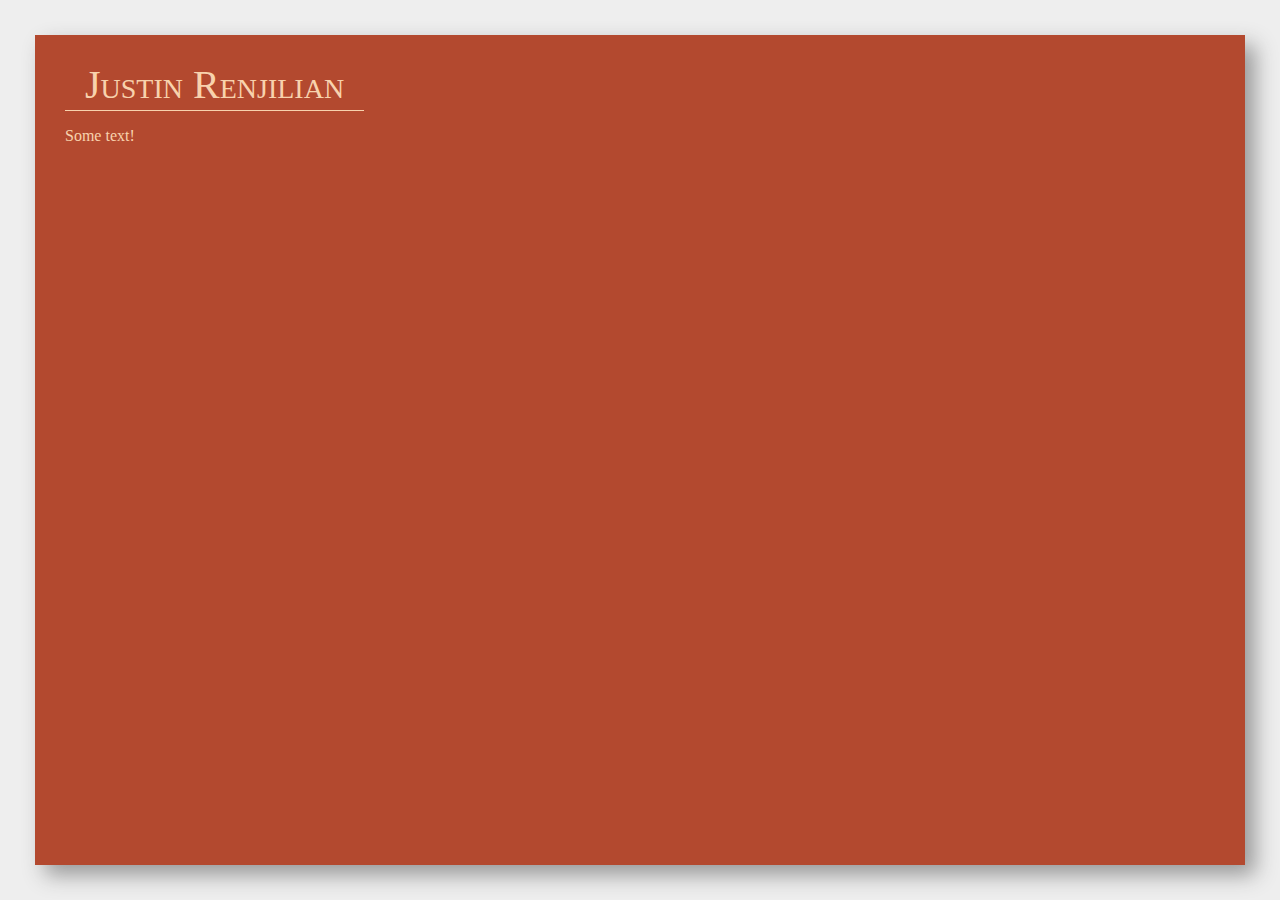
==== index.html @ ffaf6e0c "Initial commit." ====
<!DOCTYPE html>
<html lang="en">
    <head>
        <meta charset="utf-8"/>

        <title>Justin Renjilian</title>

        <link rel='stylesheet' href='styles.css'/>
    </head>
    <body>
        <div class="frame">
            <div class="content">
                <header>
                    <nav>
                        <a class="home">Justin Renjilian</a>
                    </nav>
                </header>
                <main>
                    <p>Some text!</p>
                </main>
            </div>
        </div>
    </body>
</html>
---- styles.css ----
/* -- VARIABLES and GLOBAL SETTINGS -- */

:root {
    --c-frame: #eee;
    --c-bg: #b3492f;
    --c-wood: #764a24;
    --c-border: #7d0000;
    /* --c-text: #6f4339; */
    --c-text: #f8d2ad;
    --c-text-head: #f8d2ad;

    --px-margin: 30px;

    --f-head: small-caps 40px Palatino;
}

* {
    box-sizing: inherit;
}

h1 {
    margin: 0;
}


/* -- CHROME -- */

body {
    margin: 0;
    box-sizing: border-box;
    height: 100vh;
    width: 100vw;
    background-color: var(--c-frame);

    /* Wood frame */
    /* background-color: var(--c-wood);
    background-image: url('images/wood.jpg');
    background-size: cover;
    padding: 25px; */
}

.frame {
    padding: 35px;
    height: 100%;
    width: 100%;
    /* box-shadow: inset 0px 0px 11px 0px rgba(50, 50, 50, 0.75); */
}

.content {
    background-color: var(--c-bg);
    height: 100%;
    box-shadow: 10px 10px 20px 0px #999;
    padding: var(--px-margin);
}


/* -- HEADER -- */

header {
    color: var(--c-text-head);
    text-align: center;
}

nav {
    display: flex;
}

.home {
    text-decoration: none;
    font: var(--f-head);
    padding: 0 20px 5px;
    line-height: 1;
    width: max-content;
    border-bottom: 1px solid var(--c-text-head);
}

.home:visited {
    color: inherit;
}


/* -- MAIN -- */

main {
    color: var(--c-text);
}
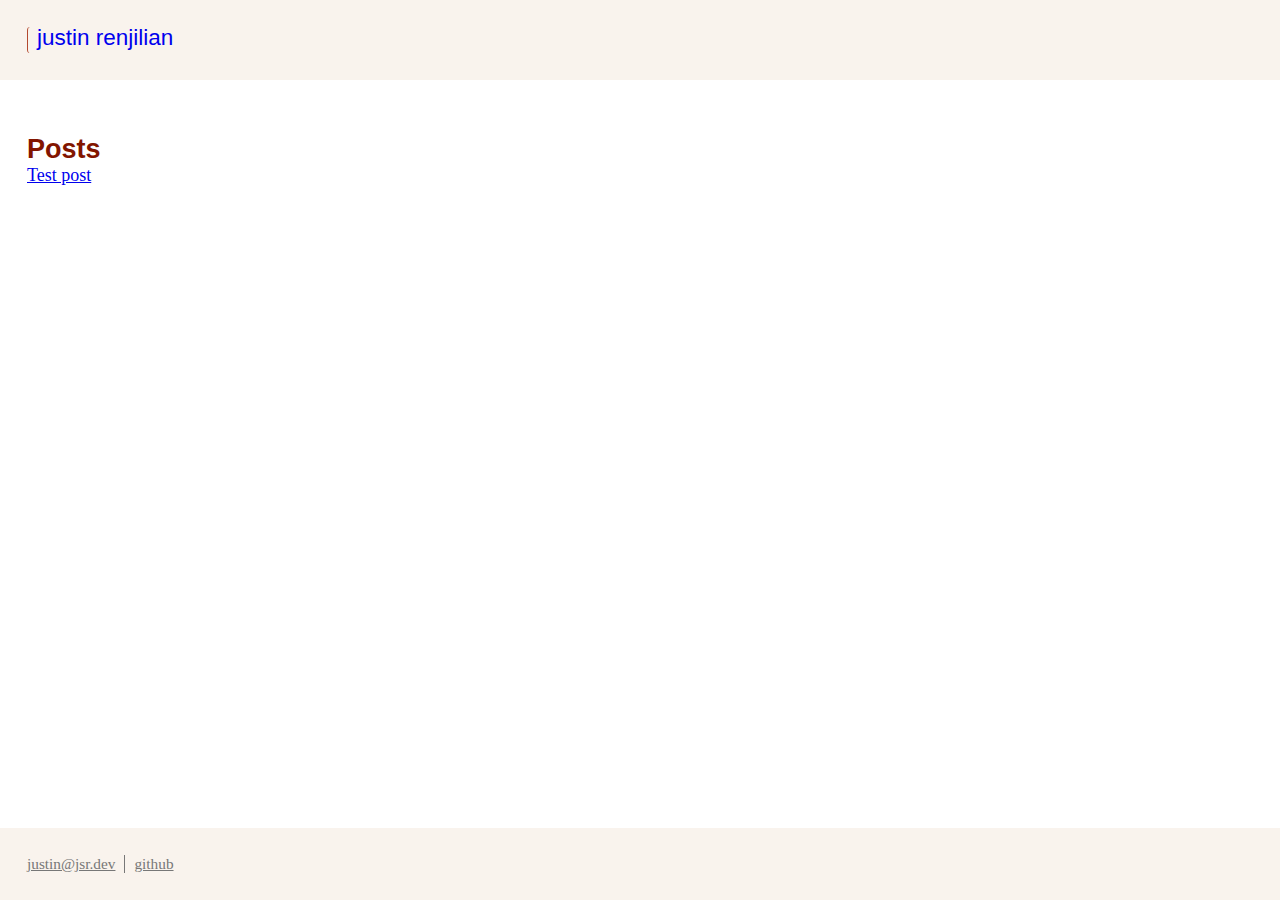
==== commit 37ab779b: "Lots of styling and content fiddling." ====
--- a/index.html
+++ b/index.html
@@ -5,20 +5,33 @@
 
         <title>Justin Renjilian</title>
 
+        <link rel="stylesheet" href="fonts/fonts.css"/>
         <link rel='stylesheet' href='styles.css'/>
     </head>
     <body>
-        <div class="frame">
-            <div class="content">
-                <header>
-                    <nav>
-                        <a class="home">Justin Renjilian</a>
-                    </nav>
-                </header>
-                <main>
-                    <p>Some text!</p>
-                </main>
-            </div>
-        </div>
+        <header class="header">
+            <nav>
+                <a class="home" href="index.html">justin renjilian</a>
+            </nav>
+        </header>
+        <main>
+            <section id="intro">
+            </section>
+            <section id="posts">
+                <h2 class="heading">Posts</h2>
+                <ol>
+                    <li>
+                        <a href="posts/test.html">Test post</a>
+                    </li>
+                </ol>
+            </section>
+        </main>
+        <footer class="footer">
+            <section class="links">
+                <a class="email" href="mailto:justin@jsr.dev">justin@jsr.dev</a>
+                <div class="v-sep"></div>
+                <a class="github" href="https://github.com/freshvictory">github</a>
+            </section>
+        </footer>
     </body>
 </html>
--- a/styles.css
+++ b/styles.css
@@ -1,25 +1,46 @@
 /* -- VARIABLES and GLOBAL SETTINGS -- */
 
 :root {
-    --c-frame: #eee;
-    --c-bg: #b3492f;
+    --c-frame: #fff;
+    --c-bg: #f9f3ed;
+    --c-bg-pop: #b3492f;
     --c-wood: #764a24;
     --c-border: #7d0000;
-    /* --c-text: #6f4339; */
-    --c-text: #f8d2ad;
-    --c-text-head: #f8d2ad;
+    --c-text-light: #777;
+    --c-text-pop: #821500;
+    --c-text: #333;
+    --c-text-pop-light: var(--c-bg);
+    --c-text-head: #121212;/*#f8d2ad; /*#faf5de;*/
 
-    --px-margin: 30px;
+    --em-margin: 1.5rem;
 
-    --f-head: small-caps 40px Palatino;
+    --em-border-small: 0.1rem;
+    --c-border: var(--c-bg-pop);
+    --border-small: var(--em-border-small) solid var(--c-bg-pop);
+    --em-border-radius: 0.4rem;
+
+    --fs-smaller: 0.85rem;
+    --ff-sans: Helvetica,Arial,sans-serif;
+    --f-head: bold 1.5rem var(--ff-sans);
+    --f-small-head: var(--fs-smaller) var(--ff-sans);
+    --f-serif: 1rem Palatino;
+    --f-mono: 0.8rem Courier New;
+}
+
+html {
+    box-sizing: border-box;
+    background-color: var(--c-frame);
+    font-size: 18px;
 }
 
 * {
     box-sizing: inherit;
+    margin: 0;
+    padding: 0;
 }
 
-h1 {
-    margin: 0;
+ol, ul {
+    list-style: none outside none;
 }
 
 
@@ -27,55 +48,61 @@
 
 body {
     margin: 0;
-    box-sizing: border-box;
-    height: 100vh;
-    width: 100vw;
-    background-color: var(--c-frame);
+    font: var(--f-serif);
+    color: var(--c-text);
 
-    /* Wood frame */
-    /* background-color: var(--c-wood);
-    background-image: url('images/wood.jpg');
-    background-size: cover;
-    padding: 25px; */
-}
-
-.frame {
-    padding: 35px;
-    height: 100%;
-    width: 100%;
-    /* box-shadow: inset 0px 0px 11px 0px rgba(50, 50, 50, 0.75); */
-}
-
-.content {
-    background-color: var(--c-bg);
-    height: 100%;
-    box-shadow: 10px 10px 20px 0px #999;
-    padding: var(--px-margin);
+    display: grid;
+    grid-row-gap: var(--em-margin);
+    row-gap: var(--em-margin);
+    grid-template-rows: [header] auto [main] 1fr [footer] auto;
+    min-height: 100vh;
 }
 
 
 /* -- HEADER -- */
 
-header {
-    color: var(--c-text-head);
-    text-align: center;
+.header {
+    grid-row: header;
+    background-color: var(--c-bg);
+    padding: var(--em-margin);
+    color: var(--c-text-pop);
 }
 
 nav {
     display: flex;
+    align-items: center;
+    justify-content: space-between;
 }
 
 .home {
     text-decoration: none;
-    font: var(--f-head);
-    padding: 0 20px 5px;
+    font-family: var(--ff-sans);
+    font-size: 1.25rem;
     line-height: 1;
-    width: max-content;
-    border-bottom: 1px solid var(--c-text-head);
+    min-width: max-content;
+    /* background-color: var(--c-bg); */
+
+    padding: 0 0.25em 0.15em 0.4em;
+    line-height: 1;
+    border-radius: 0.15em;
+    border-left: var(--border-small);
+
+    margin-left: 0;
+    transition:
+        margin 500ms ease-in-out,
+        transform 500ms ease-in-out;
 }
 
 .home:visited {
     color: inherit;
+}
+
+@media screen and (max-width: 900px) {
+    .home {
+        margin-left: 50%;
+        transform: translateX(-50%);
+        border-right: var(--border-small);
+    }
 }
 
 
@@ -83,4 +110,44 @@
 
 main {
     color: var(--c-text);
+    height: 100%;
+    margin: var(--em-margin);
+    grid-row: main;
 }
+
+
+/* -- HEADING -- */
+
+.heading {
+    font: var(--f-head);
+    margin-bottom: var(--em-spacing);
+    color: var(--c-text-pop);
+}
+
+
+/* -- FOOTER -- */
+
+.footer {
+    grid-row: footer;
+    background-color: var(--c-bg);
+    padding: var(--em-margin);
+    font-size: var(--fs-smaller);
+}
+
+.links {
+    display: flex;
+    margin-left: auto;
+    color: var(--c-text-light);
+}
+
+.v-sep {
+    margin: 0 0.5rem;
+    border-right: var(--em-border-small) solid;
+}
+
+.github,
+.email,
+.email:visited,
+.github:visited {
+    color: inherit;
+}
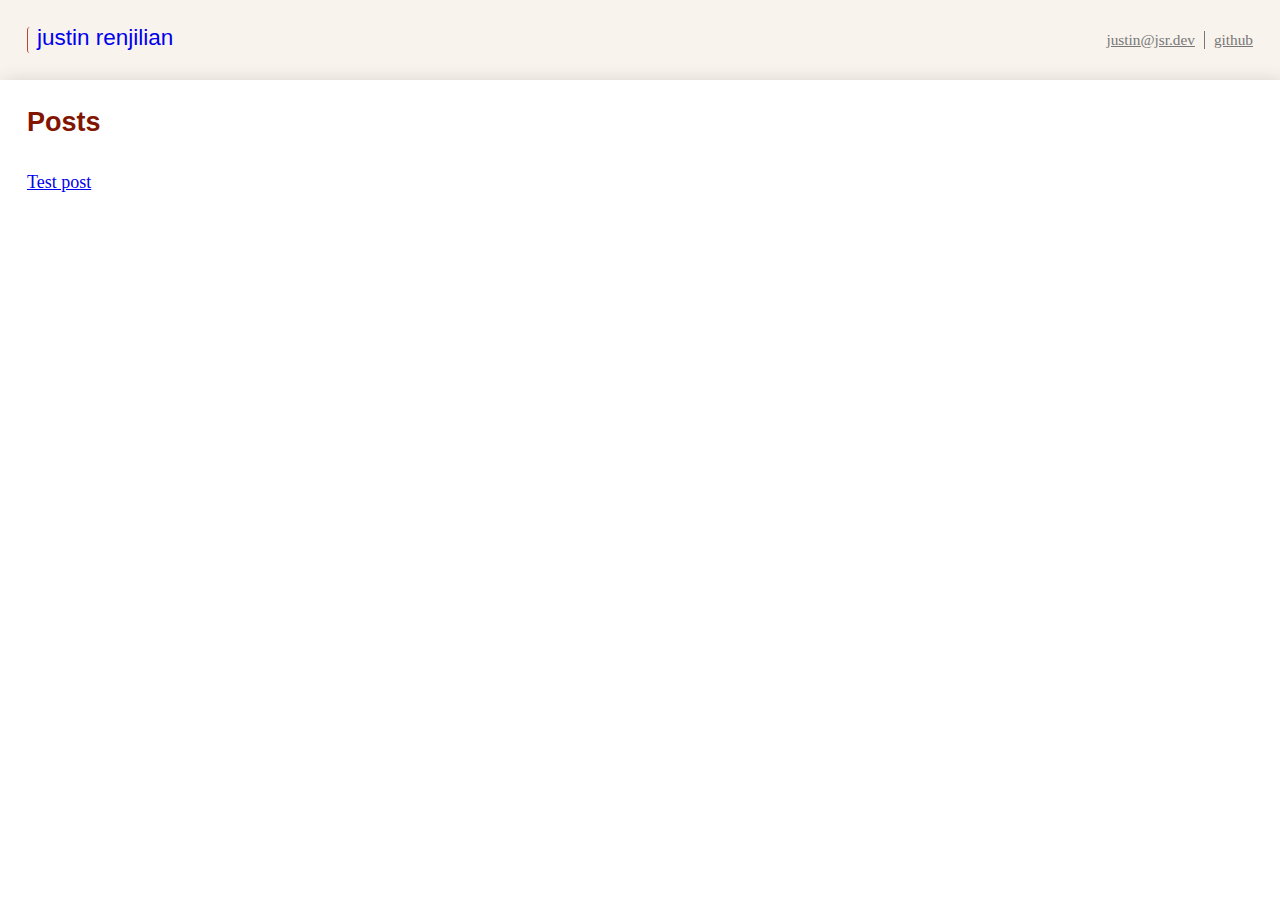
==== commit 4133451c: "Even more style and layout changes." ====
--- a/index.html
+++ b/index.html
@@ -12,6 +12,11 @@
         <header class="header">
             <nav>
                 <a class="home" href="index.html">justin renjilian</a>
+                <section class="links">
+                    <a class="email" href="mailto:justin@jsr.dev">justin@jsr.dev</a>
+                    <div class="v-sep"></div>
+                    <a class="github" href="https://github.com/freshvictory">github</a>
+                </section>
             </nav>
         </header>
         <main>
@@ -27,11 +32,6 @@
             </section>
         </main>
         <footer class="footer">
-            <section class="links">
-                <a class="email" href="mailto:justin@jsr.dev">justin@jsr.dev</a>
-                <div class="v-sep"></div>
-                <a class="github" href="https://github.com/freshvictory">github</a>
-            </section>
         </footer>
     </body>
 </html>
--- a/styles.css
+++ b/styles.css
@@ -1,7 +1,7 @@
 /* -- VARIABLES and GLOBAL SETTINGS -- */
 
 :root {
-    --c-frame: #fff;
+    --c-bg-light: #fff;
     --c-bg: #f9f3ed;
     --c-bg-pop: #b3492f;
     --c-wood: #764a24;
@@ -13,6 +13,7 @@
     --c-text-head: #121212;/*#f8d2ad; /*#faf5de;*/
 
     --em-margin: 1.5rem;
+    --em-spacing: 1.25em;
 
     --em-border-small: 0.1rem;
     --c-border: var(--c-bg-pop);
@@ -29,7 +30,7 @@
 
 html {
     box-sizing: border-box;
-    background-color: var(--c-frame);
+    background-color: var(--c-bg);
     font-size: 18px;
 }
 
@@ -52,9 +53,7 @@
     color: var(--c-text);
 
     display: grid;
-    grid-row-gap: var(--em-margin);
-    row-gap: var(--em-margin);
-    grid-template-rows: [header] auto [main] 1fr [footer] auto;
+    grid-template-rows: [header] auto [main] 1fr;
     min-height: 100vh;
 }
 
@@ -62,8 +61,10 @@
 /* -- HEADER -- */
 
 .header {
+    position: sticky;
+    top: 0;
+    z-index: 1;
     grid-row: header;
-    background-color: var(--c-bg);
     padding: var(--em-margin);
     color: var(--c-text-pop);
 }
@@ -80,63 +81,20 @@
     font-size: 1.25rem;
     line-height: 1;
     min-width: max-content;
-    /* background-color: var(--c-bg); */
 
     padding: 0 0.25em 0.15em 0.4em;
     line-height: 1;
     border-radius: 0.15em;
     border-left: var(--border-small);
-
-    margin-left: 0;
-    transition:
-        margin 500ms ease-in-out,
-        transform 500ms ease-in-out;
 }
 
 .home:visited {
     color: inherit;
 }
 
-@media screen and (max-width: 900px) {
-    .home {
-        margin-left: 50%;
-        transform: translateX(-50%);
-        border-right: var(--border-small);
-    }
-}
-
-
-/* -- MAIN -- */
-
-main {
-    color: var(--c-text);
-    height: 100%;
-    margin: var(--em-margin);
-    grid-row: main;
-}
-
-
-/* -- HEADING -- */
-
-.heading {
-    font: var(--f-head);
-    margin-bottom: var(--em-spacing);
-    color: var(--c-text-pop);
-}
-
-
-/* -- FOOTER -- */
-
-.footer {
-    grid-row: footer;
-    background-color: var(--c-bg);
-    padding: var(--em-margin);
+.links {
     font-size: var(--fs-smaller);
-}
-
-.links {
     display: flex;
-    margin-left: auto;
     color: var(--c-text-light);
 }
 
@@ -151,3 +109,40 @@
 .github:visited {
     color: inherit;
 }
+
+@media screen and (max-width: 900px) {
+    :root {
+        --em-margin: 1rem;
+    }
+    nav {
+        flex-direction: column;
+        justify-content: center;
+    }
+
+    .home {
+        border-right: var(--border-small);
+        margin-bottom: 0.25rem;
+    }
+}
+
+
+/* -- MAIN -- */
+
+main {
+    z-index: 2;
+    color: var(--c-text);
+    height: 100%;
+    grid-row: main;
+    padding: var(--em-margin);
+    background-color: var(--c-bg-light);
+    box-shadow: 0.15em 0.15em 1em 0 #33333333;
+}
+
+
+/* -- HEADING -- */
+
+.heading {
+    font: var(--f-head);
+    margin-bottom: var(--em-spacing);
+    color: var(--c-text-pop);
+}
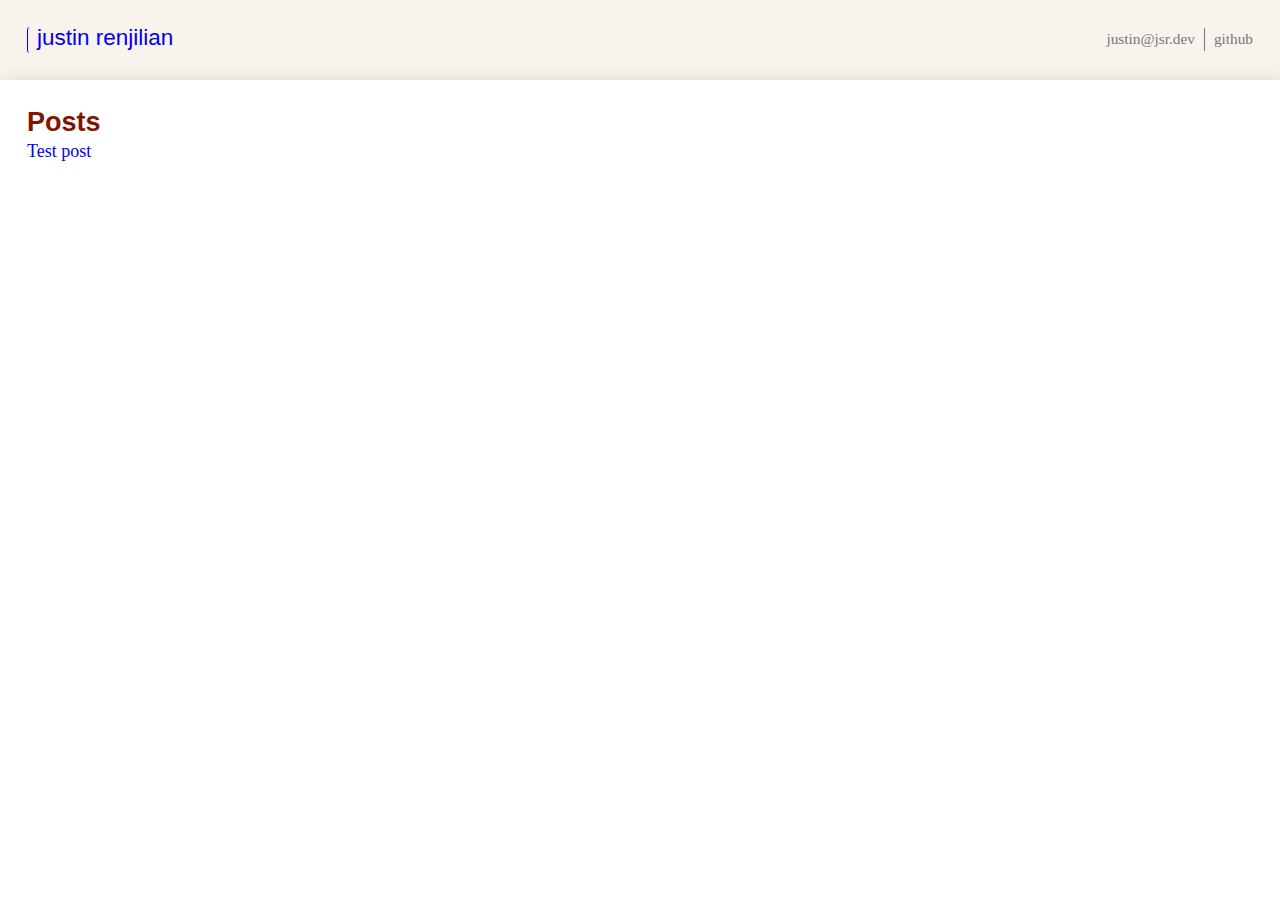
==== commit 4e95a6bc: "Add some Microdata information." ====
--- a/index.html
+++ b/index.html
@@ -5,7 +5,6 @@
 
         <title>Justin Renjilian</title>
 
-        <link rel="stylesheet" href="fonts/fonts.css"/>
         <link rel='stylesheet' href='styles.css'/>
     </head>
     <body>
--- a/styles.css
+++ b/styles.css
@@ -16,8 +16,10 @@
     --em-spacing: 1.25em;
 
     --em-border-small: 0.1rem;
+    --em-border-large: 0.25rem;
     --c-border: var(--c-bg-pop);
-    --border-small: var(--em-border-small) solid var(--c-bg-pop);
+    --border-small: var(--em-border-small) solid;
+    --border-large: var(--em-border-large) solid;
     --em-border-radius: 0.4rem;
 
     --fs-smaller: 0.85rem;
@@ -44,6 +46,14 @@
     list-style: none outside none;
 }
 
+a {
+    text-decoration: none;
+}
+
+a:hover {
+    text-decoration: underline;
+}
+
 
 /* -- CHROME -- */
 
@@ -51,6 +61,7 @@
     margin: 0;
     font: var(--f-serif);
     color: var(--c-text);
+    line-height: 1.5;
 
     display: grid;
     grid-template-rows: [header] auto [main] 1fr;
@@ -111,9 +122,6 @@
 }
 
 @media screen and (max-width: 900px) {
-    :root {
-        --em-margin: 1rem;
-    }
     nav {
         flex-direction: column;
         justify-content: center;
@@ -138,11 +146,17 @@
     box-shadow: 0.15em 0.15em 1em 0 #33333333;
 }
 
+@media screen and (max-width: 900px) {
+    main {
+        padding-left: 2rem;
+        padding-right: 2rem;
+    }
+}
+
 
 /* -- HEADING -- */
 
 .heading {
     font: var(--f-head);
-    margin-bottom: var(--em-spacing);
     color: var(--c-text-pop);
 }
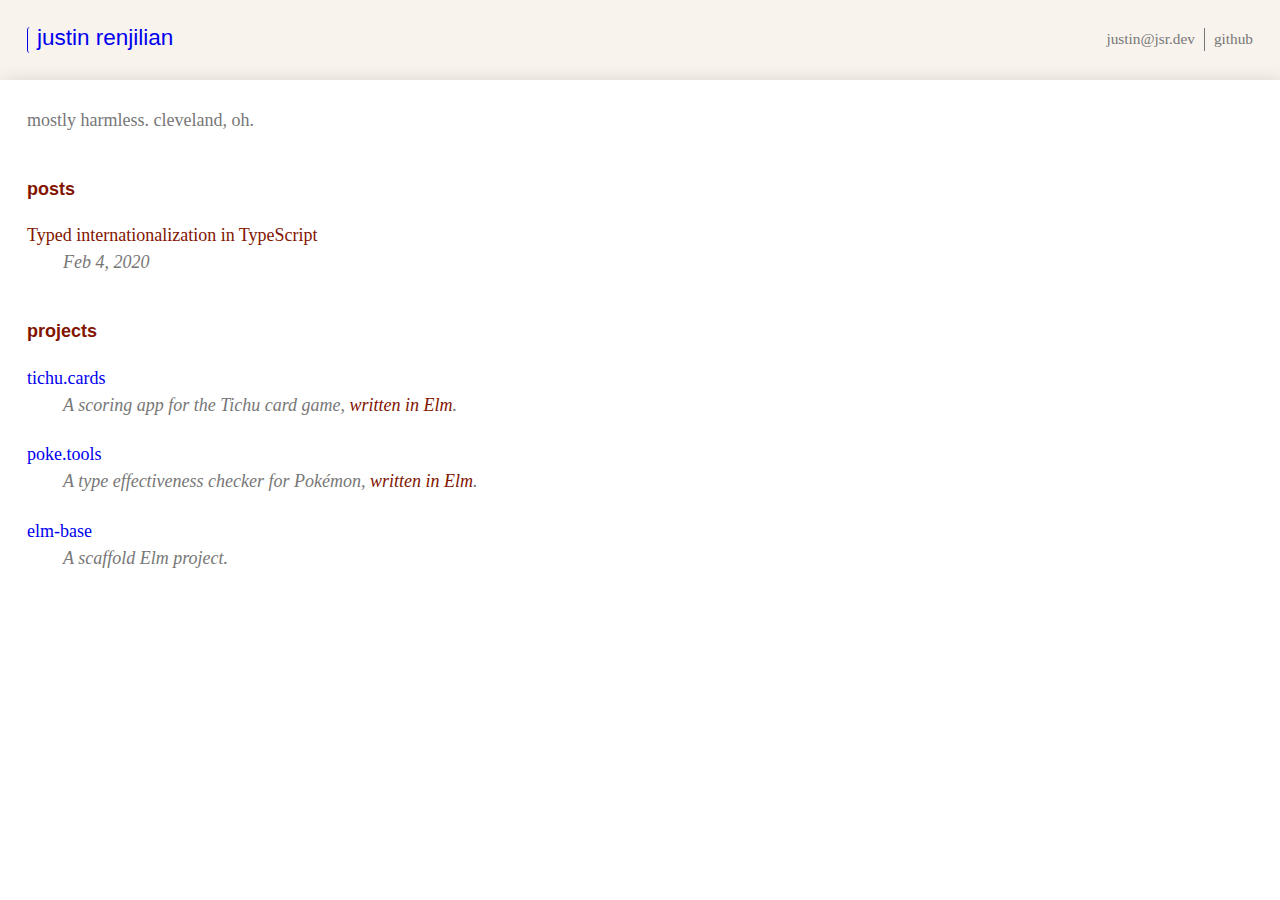
==== commit 842f73bd: "Flesh out home screen." ====
--- a/index.html
+++ b/index.html
@@ -6,6 +6,7 @@
         <title>Justin Renjilian</title>
 
         <link rel='stylesheet' href='styles.css'/>
+        <link rel='stylesheet' href='index.css'/>
     </head>
     <body>
         <header class="header">
@@ -20,17 +21,52 @@
         </header>
         <main>
             <section id="intro">
+                <p class="description">
+                    mostly harmless. cleveland, oh.
+                </p>
             </section>
-            <section id="posts">
-                <h2 class="heading">Posts</h2>
+            <section id="posts" class="container">
+                <h2 class="heading">posts</h2>
                 <ol>
                     <li>
-                        <a href="posts/test.html">Test post</a>
+                        <a class="post-link" href="posts/typed-i18n-with-typescript.html">
+                            Typed internationalization in TypeScript
+                            <time class="date" datetime="2020-02-04">Feb 4, 2020</time>
+                        </a>
+                    </li>
+                </ol>
+            </section>
+            <section id="projecs" class="container">
+                <h2 class="heading">projects</h2>
+                <ol>
+                    <li class="post-link">
+                        <a href="https://tichu.cards" target="blank">
+                            tichu.cards
+                        </a>
+                        <p class="description">
+                            A scoring app for the Tichu card game, 
+                            <a href="https://github.com/freshvictory/tichu-web" target="blank">written in Elm</a>.
+                        </p>
+                    </li>
+                    <li class="post-link">
+                        <a href="https://poke.tools" target="blank">
+                            poke.tools
+                        </a>
+                        <p class="description">
+                            A type effectiveness checker for Pokémon,
+                            <a href="https://github.com/freshvictory/pokemon-elm" target="blank">written in Elm</a>.
+                        </p>
+                    </li>
+                    <li class="post-link">
+                        <a href="https://github.com/freshvictory/elm-base" target="blank">
+                            elm-base
+                        </a>
+                        <p class="description">
+                            A scaffold Elm project.
+                        </p>
                     </li>
                 </ol>
             </section>
         </main>
-        <footer class="footer">
-        </footer>
     </body>
 </html>
--- a/styles.css
+++ b/styles.css
@@ -160,3 +160,11 @@
     font: var(--f-head);
     color: var(--c-text-pop);
 }
+
+
+/* -- GENERAL -- */
+
+.dot-sep {
+    font-size: 0.75rem;
+    color: var(--c-text-light);
+}
--- a/index.css
+++ b/index.css
@@ -0,0 +1,63 @@
+/* -- MAIN -- */
+
+main {
+    display: grid;
+    grid-template-rows: [intro] max-content [posts] max-content [projects] max-content;
+    grid-row-gap: calc(2 * var(--em-spacing));
+    row-gap: calc(2 * var(--em-spacing));
+}
+
+
+/* -- INTRO -- */
+
+#intro {
+    grid-row: intro;
+}
+
+.description {
+    color: var(--c-text-light);
+}
+
+
+/* -- LIST CONTAINER -- */
+
+.container .heading {
+    font-size: 1rem;
+    margin-bottom: var(--em-spacing);
+}
+
+.post-link {
+    color: var(--c-text-pop);
+    margin-bottom: var(--em-spacing);
+}
+
+.post-link a:visited {
+    color: inherit;
+}
+
+.post-link .date,
+.post-link .source,
+.post-link .description {
+    color: var(--c-text-light);
+    display: block;
+    margin-left: 2em;
+    font-style: italic;
+}
+
+.post-link .description a {
+    color: var(--c-text-pop);
+}
+
+
+/* -- POSTS -- */
+
+#posts {
+    grid-row: posts;
+}
+
+
+/* -- PROJECTS -- */
+
+#projects {
+    grid-row: projects;
+}
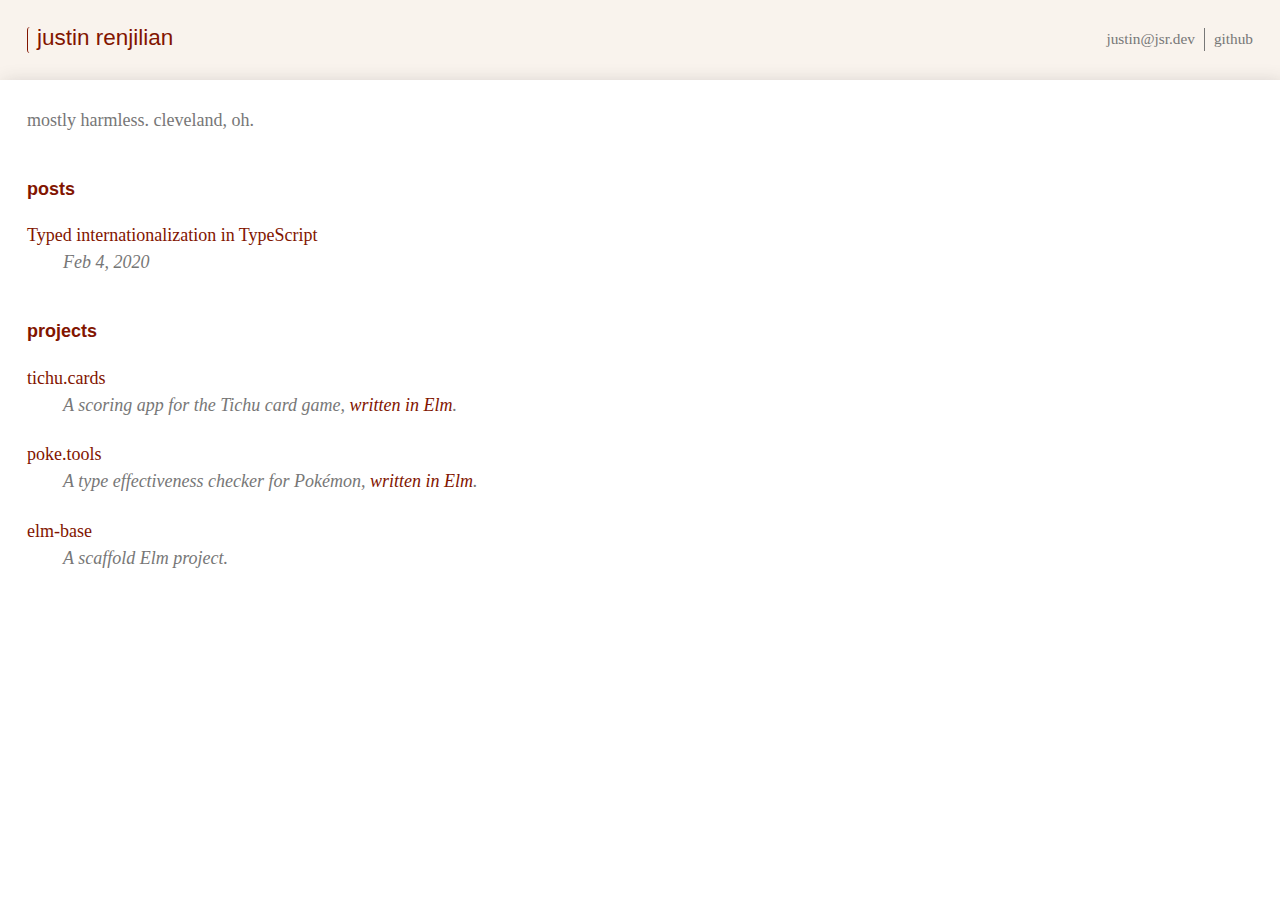
==== commit 1ebef284: "More link styling and mobile fix." ====
--- a/index.html
+++ b/index.html
@@ -2,6 +2,7 @@
 <html lang="en">
     <head>
         <meta charset="utf-8"/>
+        <meta name="viewport" content="width=device-width">
 
         <title>Justin Renjilian</title>
 
--- a/styles.css
+++ b/styles.css
@@ -92,6 +92,7 @@
     font-size: 1.25rem;
     line-height: 1;
     min-width: max-content;
+    color: inherit;
 
     padding: 0 0.25em 0.15em 0.4em;
     line-height: 1;
--- a/index.css
+++ b/index.css
@@ -31,6 +31,10 @@
     margin-bottom: var(--em-spacing);
 }
 
+.post-link a {
+    color: inherit;
+}
+
 .post-link a:visited {
     color: inherit;
 }
